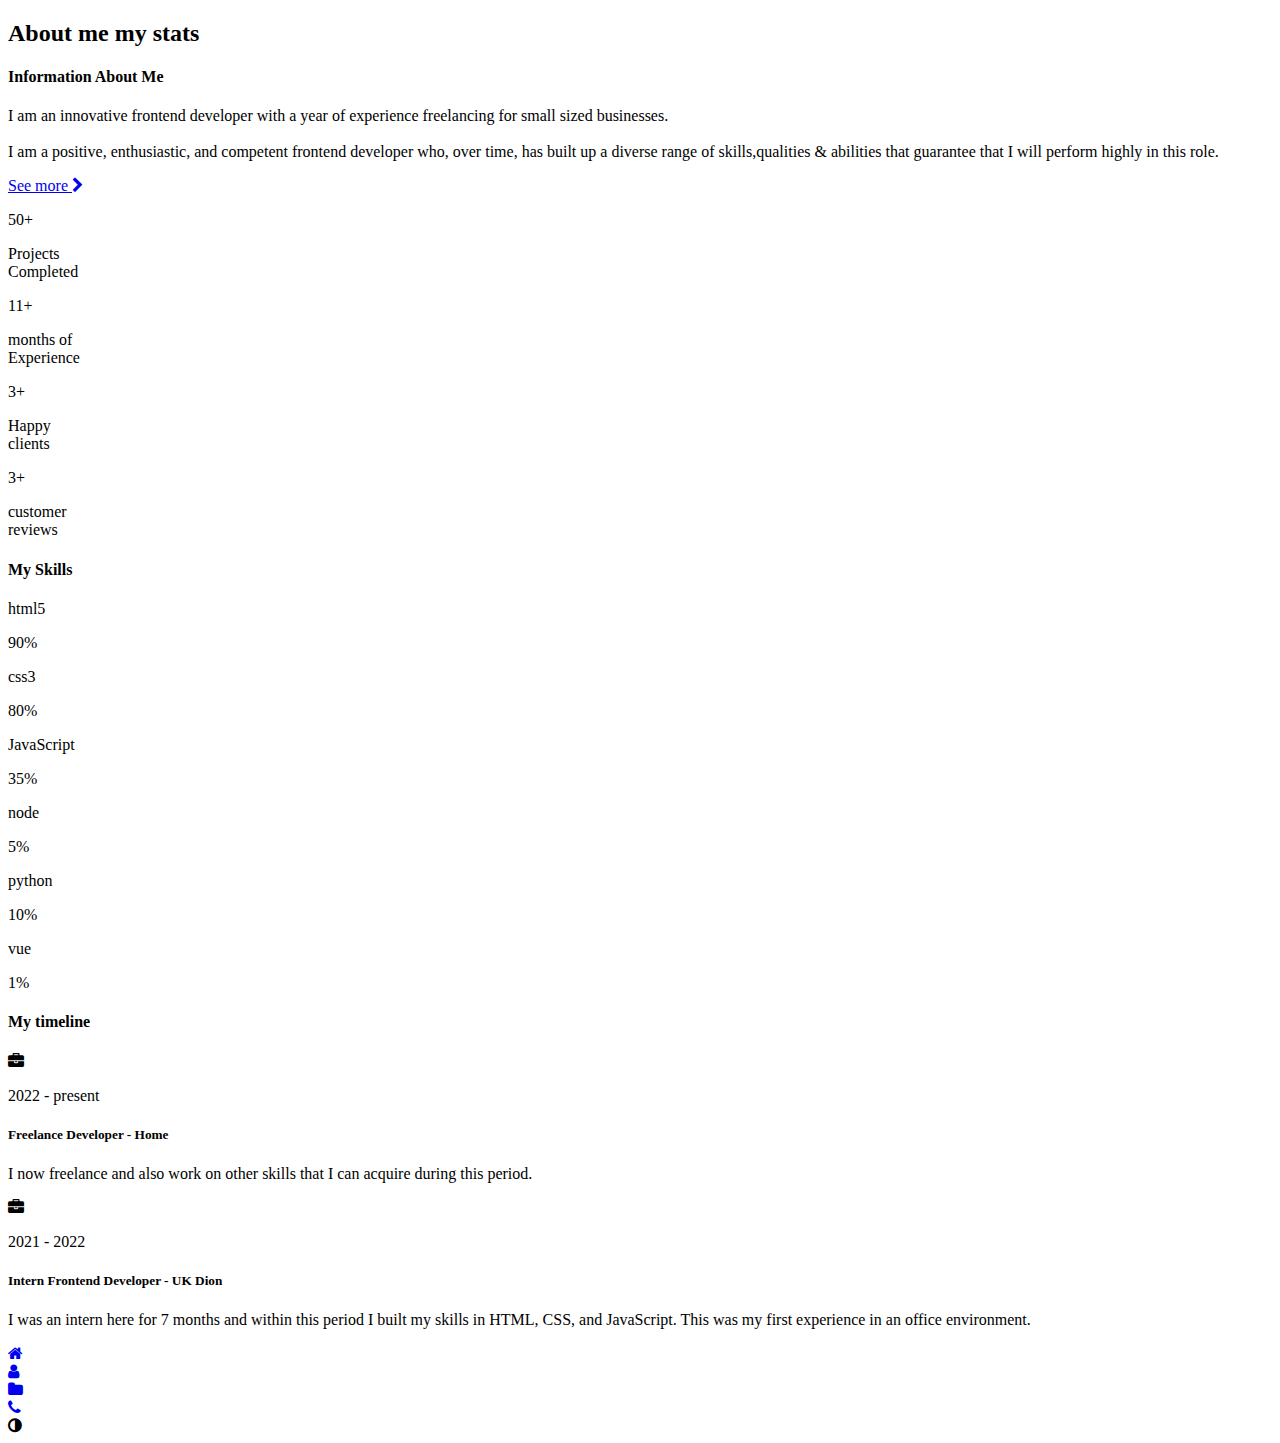
==== pages/about.html @ 6a0f4eed "Add files via upload" ====
<!DOCTYPE html>
<html lang="en">
    <head>
        <meta charset="utf-8">
        <meta name="viewport" content="width=device-width, initial-scale=1, shrink-to-fit=no">
        
        <!-- SEO Meta Tags -->
        <meta name="description" content="Your description">
        <meta name="author" content="Your name">
    
        <!-- OG Meta Tags to improve the way the post looks when you share the page on Facebook, Twitter, LinkedIn -->
        <meta property="og:site_name" content="" /> <!-- website name -->
        <meta property="og:site" content="" /> <!-- website link -->
        <meta property="og:title" content=""/> <!-- title shown in the actual shared post -->
        <meta property="og:description" content="" /> <!-- description shown in the actual shared post -->
        <meta property="og:image" content="" /> <!-- image link, make sure it's jpg -->
        <meta property="og:url" content="" /> <!-- where do you want your post to link to -->
        <meta name="twitter:card" content="summary_large_image"> <!-- to have large image post format in Twitter -->
    
        <!-- Webpage Title -->
        <title>About Page</title>
        
        <!-- Styles -->
        <link rel="stylesheet" href="https://stackpath.bootstrapcdn.com/font-awesome/4.7.0/css/font-awesome.min.css" />

    <link rel="stylesheet" href="styles.css">

    <link rel="preconnect" href="https://fonts.googleapis.com">

    <link rel="preconnect" href="https://fonts.gstatic.com" crossorigin>

    <link href="https://fonts.googleapis.com/css2?family=Poppins:ital,wght@0,100;0,200;0,300;0,400;0,500;0,600;0,700;0,800;0,900;1,100;1,200;1,300;1,400;1,500;1,600;1,700;1,800;1,900&display=swap" rel="stylesheet">

        <!-- Favicon  -->
        <link rel="icon" href="images/favicon.png">
    </head>
<body class="main-content light-mode">
    <main>
        <section class="section sec2 about active" id="about">
            <div class="main-title">
                <h2>About <span>me</span> <span class="bg-text">my stats</span></h2>
            </div>
            <div class="about-con">
                <div class="left-about">
                    <h4>Information About Me</h4>
                    <p>
                        I am an innovative frontend developer with a year of experience 
                        freelancing for small sized businesses. <br> <br> I am a positive, 
                        enthusiastic, and competent frontend developer who, over time, 
                        has built up a diverse range of skills,qualities & abilities that 
                        guarantee that I will perform highly in this role.
                    </p>
                    <div class="btn-con">
                        <a href="/portfolio.html" class="main-btn">
                            <span class="btn-text">
                                See more
                            </span>
                            <span class="btn-icon">
                                <i class="fa fa-chevron-right"></i>
                            </span>
                        </a>
                    </div>
                </div>
                <div class="right-about">
                    <div class="about-item">
                        <div class="abt-text">
                            <p class="large-text">50+</p>
                            <p class="small-text">Projects <br> Completed</p>
                        </div>
                    </div>
                    <div class="about-item">
                        <div class="abt-text">
                            <p class="large-text">11+</p>
                            <p class="small-text">months of<br> Experience</p>
                        </div>
                    </div>
                    <div class="about-item">
                        <div class="abt-text">
                            <p class="large-text">3+</p>
                            <p class="small-text">Happy <br>clients</p>
                        </div>
                    </div>
                    <div class="about-item">
                        <div class="abt-text">
                            <p class="large-text">3+</p>
                            <p class="small-text">customer <br> reviews</p>
                        </div>
                    </div>
                </div>
            </div>
            <div class="about-stats">
                <h4 class="stat-title">My Skills</h4>
                <div class="progress-bars">
                    <div class="progress-bar">
                        <p class="progress-title">
                            html5
                        </p>
                        <div class="progress-con">
                            <p class="prog-text">90%</p>
                            <div class="progress">
                                <span class="html"></span>
                            </div>
                        </div>
                    </div>
                    <div class="progress-bar">
                        <p class="progress-title">
                            css3
                        </p>
                        <div class="progress-con">
                            <p class="prog-text">80%</p>
                            <div class="progress">
                                <span class="css"></span>
                            </div>
                        </div>
                    </div>
                    <div class="progress-bar">
                        <p class="progress-title">
                            JavaScript
                        </p>
                        <div class="progress-con">
                            <p class="prog-text">35%</p>
                            <div class="progress">
                                <span class="js"></span>
                            </div>
                        </div>
                    </div>
                    <div class="progress-bar">
                        <p class="progress-title">
                            node
                        </p>
                        <div class="progress-con">
                            <p class="prog-text">5%</p>
                            <div class="progress">
                                <span class="api"></span>
                            </div>
                        </div>
                    </div>
                    <div class="progress-bar">
                        <p class="progress-title">
                            python
                        </p>
                        <div class="progress-con">
                            <p class="prog-text">10%</p>
                            <div class="progress">
                                <span class="python"></span>
                            </div>
                        </div>
                    </div>
                    <div class="progress-bar">
                        <p class="progress-title">
                            vue
                        </p>
                        <div class="progress-con">
                            <p class="prog-text">1%</p>
                            <div class="progress">
                                <span class="vue"></span>
                            </div>
                        </div>
                    </div>
                </div>
            </div>
            <h4 class="stat-title">My timeline</h4>
            <div class="timeline">
                <div class="timeline-item">
                    <div class="tl-icon">
                        <i class="fa fa-briefcase"></i>
                    </div>
                    <p class="tl-duration">2022 - present</p>
                    <h5>Freelance Developer <span> - Home</span></h5>
                    <p>
                        I now freelance and also work on other skills that I 
                        can acquire during this period.
                    </p>
                </div>
                <div class="timeline-item">
                    <div class="tl-icon">
                        <i class="fa fa-briefcase"></i>
                    </div>
                    <p class="tl-duration">2021 - 2022</p>
                    <h5>Intern Frontend Developer <span> - UK Dion</span></h5>
                    <p>
                        I was an intern here for 7 months and within this period I 
                        built my skills in HTML, CSS, and JavaScript. This was my first 
                        experience in an office environment.
                    </p>
                </div>
            </div>
        </section>
    </main>
    <div class="controls">
        <a href="/index.html"><div class="control con-1" data-id="home"><i class="fa fa-home"></i> </div></a>
        <a href="/about.html"><div class="control con-2 active-btn" data-id="about"><i class="fa fa-user"></i></div></a>
        <a href="/portfolio.html"><div class="control con-3" data-id="portfolio"><i class="fa fa-folder"></i></div></a>
        <a href="/contact.html"><div class="control con-5" data-id="contact"><i class="fa fa-phone"></i></div></a>
    </div>

    <div class="theme-btn">
        <i class="fa fa-adjust"></i>
    </div>

    <script src="app.js"></script>
</body>
    
</html>
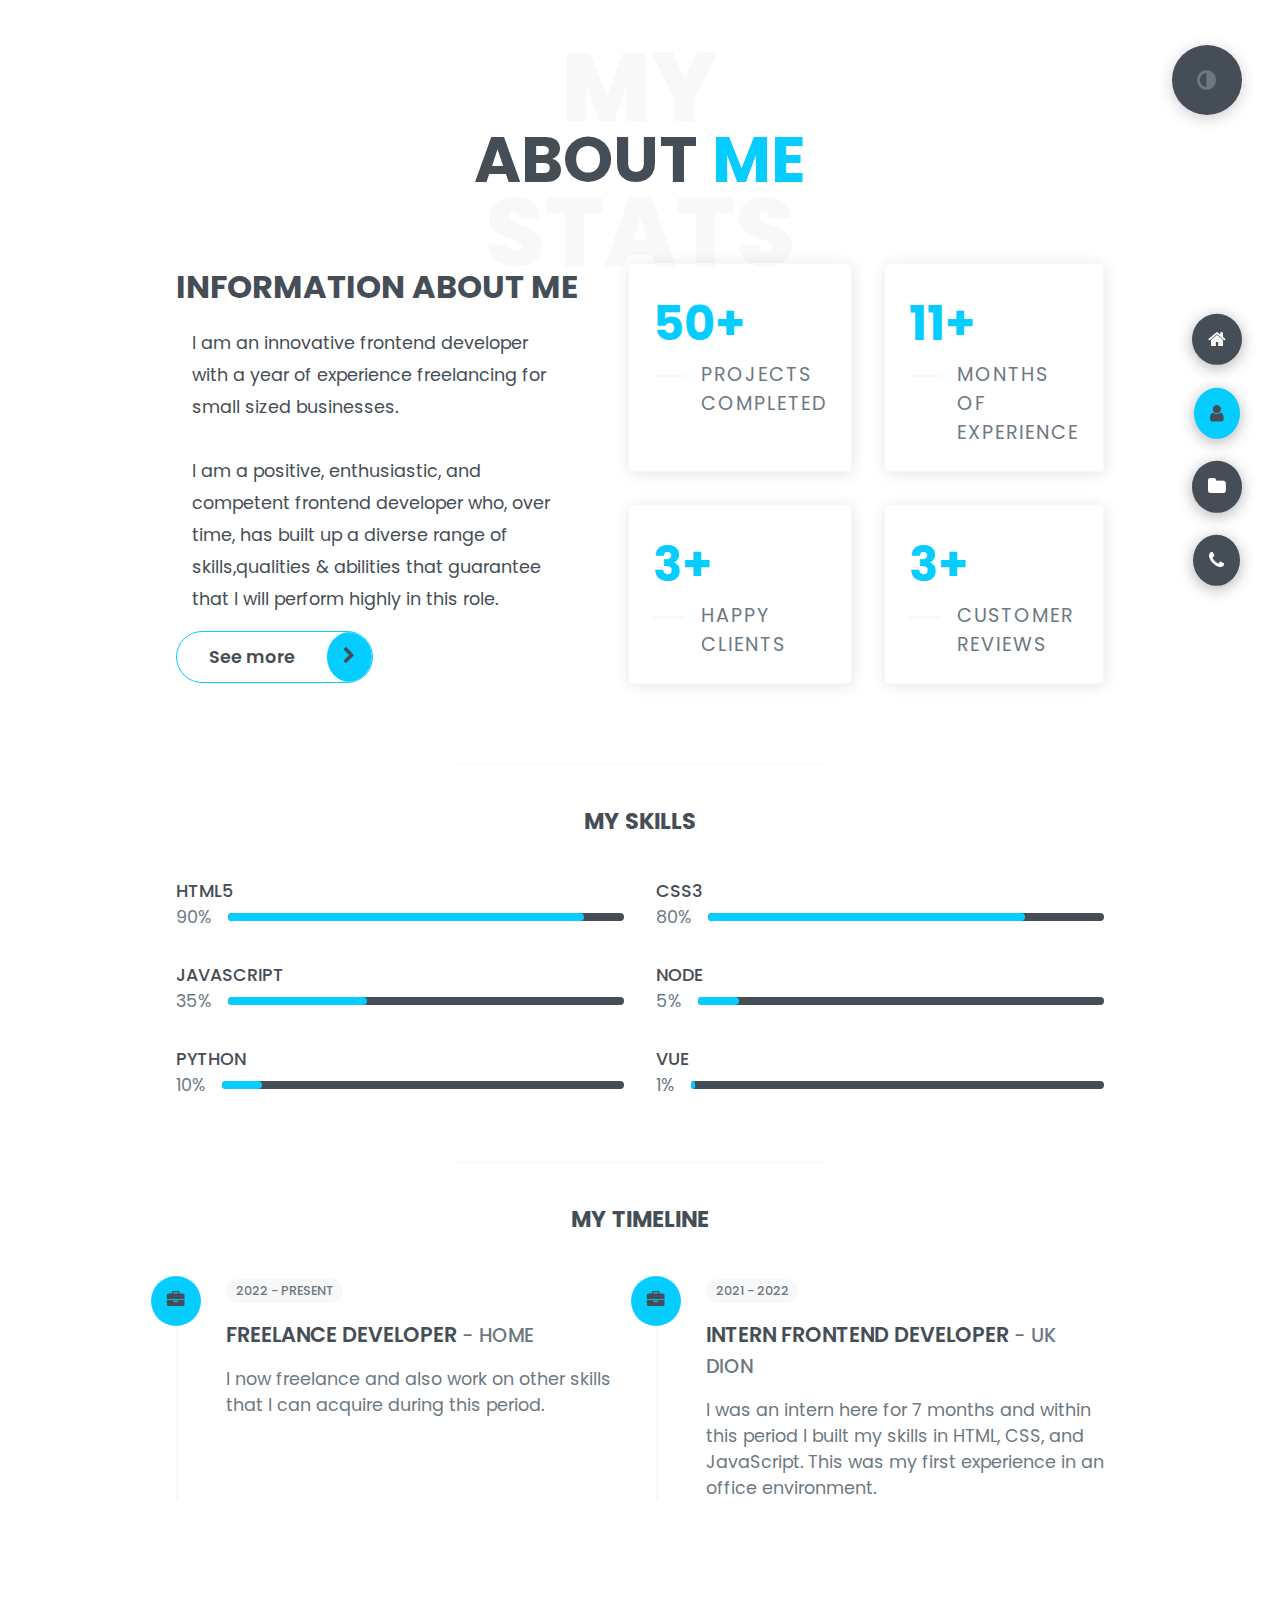
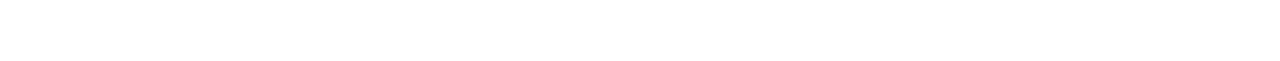
==== commit d7865b71: "Update about.html" ====
--- a/pages/about.html
+++ b/pages/about.html
@@ -23,7 +23,7 @@
         <!-- Styles -->
         <link rel="stylesheet" href="https://stackpath.bootstrapcdn.com/font-awesome/4.7.0/css/font-awesome.min.css" />
 
-    <link rel="stylesheet" href="styles.css">
+    <link rel="stylesheet" href="../styles.css">
 
     <link rel="preconnect" href="https://fonts.googleapis.com">
 
@@ -51,7 +51,7 @@
                         guarantee that I will perform highly in this role.
                     </p>
                     <div class="btn-con">
-                        <a href="/portfolio.html" class="main-btn">
+                        <a href="/pages/portfolio.html" class="main-btn">
                             <span class="btn-text">
                                 See more
                             </span>
@@ -189,9 +189,9 @@
     </main>
     <div class="controls">
         <a href="/index.html"><div class="control con-1" data-id="home"><i class="fa fa-home"></i> </div></a>
-        <a href="/about.html"><div class="control con-2 active-btn" data-id="about"><i class="fa fa-user"></i></div></a>
-        <a href="/portfolio.html"><div class="control con-3" data-id="portfolio"><i class="fa fa-folder"></i></div></a>
-        <a href="/contact.html"><div class="control con-5" data-id="contact"><i class="fa fa-phone"></i></div></a>
+        <a href="/pages/about.html"><div class="control con-2 active-btn" data-id="about"><i class="fa fa-user"></i></div></a>
+        <a href="/pages/portfolio.html"><div class="control con-3" data-id="portfolio"><i class="fa fa-folder"></i></div></a>
+        <a href="/pages/contact.html"><div class="control con-5" data-id="contact"><i class="fa fa-phone"></i></div></a>
     </div>
 
     <div class="theme-btn">
--- a/styles.css
+++ b/styles.css
@@ -0,0 +1,1030 @@
+
+
+
+* {
+    margin: 0;
+    padding: 0;
+    box-sizing: border-box;
+    list-style: none;
+}
+
+:root {
+    --color-primary: #191d2b;
+    --color-sec: #462fc9;
+    --color-white: #ffffff;
+    --color-black: #000000;
+    --color-gray0: #f8f8f8;
+    --color-gray1: #dbe1e8;
+    --color-gray2: #b2becd;
+    --color-gray3: #6c7983;
+    --color-gray4: #454e56;
+    --color-gray5: #2a2e35;
+    --color-gray6: #12181b;
+    --br-sm-2: 14px;
+    --transition: all .4s ease-in-out;
+    --shadow1: 0 3px 15px rgba(0,0,0,0.3);
+}
+
+.light-mode {
+    --color-primary: #ffffff;
+    --color-sec: #05cdff;
+    --color-white: #454e56;
+    --color-black: #000;
+    --color-gray0: #f8f8f8;
+    --color-gray1: #6c7983;
+    --color-gray2: #6c7983;
+    --color-gray3: #6c7983;
+    --color-gray4: #454e56;
+    --color-gray5: #f8f8f8;
+    --color-gray6: #12181b;
+}
+
+body{
+    background-color: var(--color-primary);
+    font-family: 'Poppins', sans-serif !important;
+    font-size: 1.1rem;
+    color: var(--color-white);
+    transition: all .4s ease-in-out;
+}
+
+a {
+    display: inline-block;
+    text-decoration: none;
+    color: inherit;
+    font-family: inherit;
+}
+
+header {
+    min-height: 100vh;
+    color: var(--color-white);
+    overflow: hidden;
+}
+
+section {
+    min-height: 100vh;
+    width: 100%;
+    position: absolute;
+    top: 0;
+    left: 0;
+    padding: 3rem 18rem;
+}
+
+.section {
+    transform: translateY(-100%) scale(0);
+    transition: var(--transition);
+    background-color: var(--color-primary);
+}
+
+.sec1 {
+    display: none;
+    transform: translateY(0) scale(1);
+}
+
+.sec2 {
+    display: none;
+    transform: translateY(0) scale(1);
+}
+
+.sec3 {
+    display: none;
+    transform: translateY(0) scale(1);
+}
+
+.sec4 {
+    display: none;
+    transform: translateY(0) scale(1);
+}
+
+.sec5 {
+    display: none;
+    transform: translateY(0) scale(1);
+}
+
+.active {
+    display: block;
+    animation: scaleAnim 1s ease-in;
+}
+
+@keyframes scaleAnim {
+    0%{
+        transform: translateY(-100%) scale(0)
+    }
+    100%{
+        transform: translateY(0) scale(1)
+    }
+}
+
+/* -------- */
+/* controls */
+/* -------- */
+.controls {
+    position: fixed;
+    z-index: 10;
+    top: 50%;
+    right: 3%;
+    display: flex;
+    flex-direction: column;
+    transform: translateY(-50%);
+    align-items: center;
+    justify-content: center;
+}
+
+.control {
+    padding: 1rem;
+    cursor: pointer;
+    background-color: var(--color-gray4);
+    border-radius: 50%;
+    display: flex;
+    align-items: center;
+    justify-content: center;
+    color: white !important;
+    margin: .7rem 0;
+    box-shadow: var(--shadow1);
+    font-size: 1.2rem;
+    transition: var(--transition);
+}
+
+.control:hover {
+    transform: translateY(-5px);
+}
+
+.controls .active-btn {
+    background-color: var(--color-sec) !important; 
+    transition: var(--transition);
+    color: var(--color-white) !important;
+}
+
+.theme-btn {
+    position: fixed;
+    cursor: pointer;
+    width: 70px;
+    height: 70px;
+    border-radius: 50%;
+    background-color: var(--color-gray4);
+    display: flex;
+    justify-content: center;
+    align-items: center;
+    top: 5%;
+    right: 3%;
+    box-shadow: 0 3px 15px rgba(0, 0, 0, .2);
+    transition: all .1s ease-in-out;
+}
+
+.theme-btn p {
+    font-size: 15px !important;
+    color: var(--color-gray2);
+    pointer-events: none;
+}
+
+.theme-btn i {
+    font-size: 1.4rem;
+    color: var(--color-gray2);
+    pointer-events: none;
+}
+
+.theme-btn:active {
+    transform: translateY(-5px);
+}
+
+.theme-btn p {
+    font-size: 1.2rem;
+    color: var(--color-gray2);
+    pointer-events: none;
+}
+
+/* -------------- */
+/* header content */
+/* -------------- */
+
+
+.header-content {
+    display: grid;
+    grid-template-columns: repeat(2, 1fr);
+    min-height: 100vh;
+}
+
+.left-header {
+    display: flex;
+    align-items: center;
+    justify-content: center;
+    position: relative;
+}
+
+.h-shape {
+    transition: var(--transition);
+    width: 65%;
+    height: 100%;
+    background-color: var(--color-sec);
+    position: absolute;
+    left: 0;
+    top: 0;
+    z-index: -1;
+    clip-path: polygon(0 0, 46% 0, 79% 100%, 0 100%);
+}
+
+.image {
+    border-radius: var(--br-sm-2);
+    height: 90%;
+    width: 68%;
+    margin-left: 4rem;
+    /* background-color: var(--color-black); */
+    transition: var(--transition);
+}
+
+.image img {
+    height: 100%;
+    width: 100%;
+    border-radius: var(--br-sm-2);
+    object-fit: cover;
+    transition: var(--transition);
+    filter: grayscale(100%);
+}
+
+.image img:hover {
+    filter: grayscale(0);
+}
+
+.right-header {
+    display: flex;
+    flex-direction: column;
+    justify-content: center;
+    padding-right: 18rem;
+}
+
+.right-header .name {
+    font-size: 3rem;
+}
+
+.right-header .name span {
+    color: var(--color-sec);
+}
+
+.right-header p {
+    margin: 1.5rem 0;
+    line-height: 2rem;
+}
+
+/* ------*/
+/* about */
+/* ------*/
+
+.about-con {
+    display: grid;
+    grid-template-columns: repeat(2, 1fr);
+    padding-top: 3.5rem;
+    padding-bottom: 5rem;
+}
+
+.about-con .left-about {
+    padding-right: 3rem;
+}
+
+.about-con .left-about p {
+    line-height: 2rem;
+    padding: 1rem;
+}
+
+.about-con .left-about h4 {
+    font-size: 2rem;
+    text-transform: uppercase;
+}
+
+.about-con .right-about {
+    display: grid;
+    grid-template-columns: repeat(2, 1fr);
+    grid-gap: 2rem;
+}
+
+.about-item {
+    border: 1px solid var(--color-gray5);
+    border-radius: 5px;
+    transition: var(--transition);
+    box-shadow: 1px 2px 15px rgba(0, 0, 0, .1);
+}
+
+.about-item:hover {
+    cursor: default;
+    transform: translateY(-5px);
+    border: 1px solid var(--color-sec);
+    box-shadow: 1px 4px 15px rgba(0, 0, 0, .32);
+}
+
+.abt-text {
+    padding: 1.5rem;
+    display: flex;
+    flex-direction: column;
+}
+
+.abt-text .large-text {
+    font-size: 3rem;
+    font-weight: 700;
+    color: var(--color-sec);
+}
+
+.abt-text .small-text {
+    padding-left: 3rem;
+    text-transform: uppercase;
+    position: relative;
+    font-size: 1.2rem;
+    color: var(--color-gray1);
+    letter-spacing: 2px;
+}
+
+.abt-text .small-text::before {
+    content: '';
+    position: absolute;
+    left: 0;
+    top: 15px;
+    width: 2rem;
+    height: 2px;
+    background-color: var(--color-gray5);
+}
+
+.about-stats {
+    padding-bottom: 4rem;
+}
+
+.progress-bars {
+    display: grid;
+    grid-template-columns: repeat(2, 1fr);
+    grid-gap: 2rem;
+}
+
+.progress-bar {
+    display: flex;
+    flex-direction: column;
+}
+
+.progress-title {
+    text-transform: uppercase;
+    font-weight: 500;
+}
+
+.progress-con {
+    display: flex;
+    align-items: center;
+}
+
+.prog-text {
+    color: var(--color-gray2);
+}
+
+.progress {
+    width: 100%;
+    height: .45rem;
+    border-radius: 100px;
+    background-color: var(--color-gray4);
+    margin-left: 1rem;
+    position: relative;
+}
+
+.progress span {
+    position: absolute;
+    border-radius: 100px;
+    left: 0;
+    top: 0;
+    height: 100%;
+    background-color: var(--color-sec);
+    transition: var(--transition);
+}
+
+.html {
+    width: 90%;
+}
+
+.css {
+    width: 80%;
+}
+
+.js {
+    width: 35%;
+}
+
+.api {
+    width: 10%;
+}
+
+.vue {
+    width: 1%;
+}
+
+.python {
+    width: 10%;
+}
+
+.stat-title {
+    text-transform: uppercase;
+    font-size: 1.4rem;
+    text-align: center;
+    padding: 2.5rem 0;
+    position: relative;
+}
+
+.stat-title::before {
+    content: '';
+    left: 50%;
+    top: 0;
+    width: 40%;
+    height: 1px;
+    position: absolute;
+    background-color: var(--color-gray5);
+    transform: translateX(-50%);
+}
+
+/* -------- */
+/* timeline */
+/* -------- */
+
+.timeline {
+    display: grid;
+    grid-template-columns: repeat(2, 1fr);
+    grid-gap: 2rem;
+    padding-bottom: 3rem;
+}
+
+.timeline-item {
+    position: relative;
+    padding-left: 3rem;
+    border-left: 2px solid var(--color-gray5);
+}
+
+.tl-icon {
+    position: absolute;
+    left: -27px;
+    top: 0;
+    background-color: var(--color-sec);
+    width: 50px;
+    height: 50px;
+    border-radius: 50%;
+    display: flex;
+    align-items: center;
+    justify-content: center;
+}
+
+.tl-duration {
+    padding: .2rem .6rem;
+    background-color: var(--color-gray5);
+    border-radius: 15px;
+    display: inline-block;
+    font-size: .8rem;
+    text-transform: uppercase;
+    font-weight: 500;
+}
+
+.timeline h5 {
+    padding: 1rem 0rem;
+    font-size: 1.3rem;
+    text-transform: uppercase;
+    font-weight: 600;
+}
+
+.timeline h5 span{
+    color: var(--color-gray2);
+    font-weight: 500;
+    font-size: 1.2rem;
+}
+
+.timeline p {
+    color: var(--color-gray2);
+}
+
+/* --------- */
+/* portfolio */
+/* --------- */
+
+.portfolio-text {
+    padding: 2rem 0;
+    text-align: center;
+}
+
+.portfolios {
+    display: grid;
+    grid-template-columns: repeat(2, 1fr);
+    grid-gap: 2rem;
+    margin-top: 3rem;
+
+}
+
+.portfolio-item {
+    position: relative;
+}
+
+.portfolio-item img {
+    width: 100%;
+    height: 300px;
+    object-fit: cover;
+    border-radius: 15px;
+}
+
+.portfolio-item .hover-items {
+    width: 100%;
+    background-color: var(--color-sec);
+    position: absolute;
+    left: 0;
+    top: 0;
+    height: 100%;
+    border-radius: 15px;
+    display: flex;
+    flex-direction: column;
+    align-items: center;
+    justify-content: center;
+    opacity: 0;
+    transform: scale(0);
+    transition: var(--transition);
+}
+
+.portfolio-item h3 {
+    font-size: 1.5rem;
+    color: var(--color-white);
+    margin-bottom: 1.5rem;
+}
+
+.icons {
+    display: flex;
+    justify-content: center;
+    align-items: center;
+}
+
+.icons .icon {
+    background-color: var(--color-primary);
+    border-radius: 50%;
+    width: 50px;
+    height: 50px;
+    display: flex;
+    align-items: center;
+    justify-content: center;
+    margin: 0 1rem;
+    cursor: pointer;
+    transition: var(--transition);
+}
+
+.icons .icon:hover {
+    color: var(--color-primary);
+    background-color: var(--color-white);
+}
+
+.portfolio-item:hover .hover-items {
+    opacity: 1;
+    transform: scale(1);
+}
+
+/* ------------ */
+/* blog section */
+/* ------------ */
+
+.blogs-content {
+    display: grid;
+    grid-template-columns: repeat(3, 1fr);
+    grid-gap: 2rem;
+    margin-top: 3rem;
+}
+
+.blogs-content .blog {
+    position: relative;
+    background-color: var(--color-gray5);
+    border-radius: 5px;
+    box-shadow: 1px 1px 20px rgba(0, 0, 0, .1);
+    transition: var(--transition);
+}
+
+.blog:hover{
+    box-shadow: 1px 1px 20px rgba(0, 0, 0, .5);
+    transform: translateY(-5px);
+    transition: var(--transition);
+}
+
+.blog img {
+    width: 100%;
+    height: 300px;
+    object-fit: cover;
+    transition: var(--transition);
+    border-top-left-radius: 5px;
+    border-top-right-radius: 5px;
+    filter: grayscale(100%);
+}
+
+.blog img:hover {
+    /* object-fit: cover; */
+    filter: grayscale(0);
+    transform: scale(1.1);
+    box-shadow: 1px 4px 20px rgba(0, 0, 0, .8);
+}
+
+.blog-text {
+    margin-top: -7px;
+    padding: 1.1rem;
+    border-top: 8px solid var(--color-sec) ;
+}
+
+.blog-text h4{
+    font-size: 1.5rem;
+    margin-bottom: .7rem;
+    transition: var(--transition);
+    cursor: pointer;
+}
+
+.blog-text h4:hover {
+    color: var(--color-sec);
+}
+
+.blog-text p {
+    color: var(--color-gray2);
+    line-height: 2rem;
+    padding-bottom: 1rem;
+    font-size: 1rem;
+}
+
+/* --------------- */
+/* contact section */
+/* --------------- */
+
+.contact-content-con {
+    display: flex;
+    padding-top: 3.5rem;
+}
+
+.left-contact {
+    flex: 2;
+}
+
+.left-contact h4 {
+    margin-top: 1rem;
+    text-transform: uppercase;
+    font-size: 2rem;
+}
+
+.left-contact p {
+    margin: 1rem 0;
+    line-height: 2rem;
+}
+
+.contact-info .contact-item {
+    display: flex;
+    align-items: center;
+    justify-content: space-between;
+}
+
+.contact-info p{
+    margin: .3rem 0 !important;
+    padding: 0 !important;
+}
+
+.contact-info .icon {
+    display: grid;
+    grid-template-columns: 40px 1fr ;
+}
+
+.contact-info .icon i {
+    display: flex;
+    font-size: 1.3rem;
+    align-items: center;
+}
+
+.contact-icons {
+    display: flex;
+    margin-top: 2rem;
+}
+
+.contact-icons a {
+    display: flex;
+    align-items: center;
+    color: var(--color-white);
+    background-color: var(--color-gray5);
+    cursor: pointer;
+    justify-content: center;
+    width: 50px;
+    height: 50px;
+    border-radius: 50%;
+    margin: 0 .4rem;
+    font-size: 10px;
+    transition: var(--transition);
+}
+
+.contact-icons a:hover {
+    background-color: var(--color-sec);
+    color: var(--color-primary);
+} 
+
+.contact-icons a i {
+    display: flex;
+    align-items: center;
+    justify-content: center;
+    font-size: 1.3rem;
+}
+
+.right-contact {
+    flex: 3;
+    margin-left: 3rem;
+}
+
+.input-control {
+    margin: 1.5rem;
+}
+
+input, textarea {
+    border-radius: 30px;
+    font-weight: inherit;
+    font-size: inherit;
+    font-family: inherit;
+    padding: .8rem 1.1rem;
+    outline: none;
+    border: none;
+    background-color: var(--color-gray5);
+    width: 100%;
+    color: var(--color-white);
+    resize: none;
+}
+
+.ic2 {
+    display: flex;
+}
+
+.last {
+    margin-left: 1.5rem;
+}
+
+.submit-btn {
+    display: flex;
+    justify-content: flex-start;
+    margin-left: 1.5rem;
+}
+
+/* ----------------- */
+/* independent comp. */
+/* ----------------- */
+
+.btn-con {
+    display: flex;
+    align-self: center;
+}
+
+.main-btn {
+    border-radius: 30px;
+    color: inherit;
+    font-weight: 600;
+    transition: var(--transition);
+    position: relative;
+    border: 1px solid var(--color-sec);
+    display: flex;
+    align-items: center;
+    overflow: hidden;
+}
+
+.btn-text {
+    padding: 0 2rem;
+}
+
+.btn-icon {
+    display: flex;
+    align-items: center;
+    justify-content: center;
+    border-radius: 50%;
+    background-color: var(--color-sec);
+    padding: 1rem;
+}
+
+.main-btn::before {
+    content: '';
+    position: absolute;
+    top: 0;
+    right: 0;
+    transform: translateX(100%);
+    transition: all .4s ease-in-out;
+    z-index: -1;
+}
+.main-btn:hover::before {
+    width: 100%;
+    height: 100%;
+    background-color: var(--color-sec);
+    transform: translateX(0);
+    transition: all .4s ease-in-out;
+}
+
+
+
+.main-title {
+    text-align: center;
+}
+
+.main-title h2 {
+    position: relative;
+    text-transform: uppercase;
+    font-size: 4rem;
+    font-weight: 700;
+}
+
+.main-title h2 span {
+    color: var(--color-sec);
+}
+
+.main-title h2 .bg-text {
+    position: absolute;
+    top: 50%;
+    left: 50%;
+    color: var(--color-gray5);
+    transition: var(--transition);
+    z-index: -1;
+    transform: translate(-50%, -50%);
+    font-weight: 800;
+    font-size: 6rem;
+}
+
+@media screen and (max-width: 1432px){
+    .header {
+        padding: 0 !important;
+    }
+    .section{
+        padding: 7rem 11rem;
+    }
+    .contact-content-con {
+        flex-direction: column;
+    }
+    .right-contact {
+        margin-left: 0;
+        margin-top: 2.5rem;
+    }
+    .contact-content-con .right-contact .ic2 {
+        flex-direction: column;
+    }
+
+    .contact-content-con .right-contact .ic2 :last-child {
+        margin-left: 0;
+        margin-top: 1.5rem;
+    }
+}
+
+@media screen and (max-width: 1070px) {
+    .about-con {
+        grid-template-columns: 1fr;
+    }
+    .right-about {
+        padding-top: 2.5rem;
+    }
+    .main-title h2 {
+        font-size: 4rem;
+    }
+    .main-title h2 span {
+        font-size: 4rem;
+    }
+    .portfolios, .blogs-content {
+        grid-template-columns: 1fr 1fr ;
+    }
+}
+
+@media screen and (max-width: 1050px) {
+    .section {
+        padding: 7rem 6rem;
+    }
+    header .right-header {
+        padding: 2rem !important;
+    }
+    .header-content {
+        grid-template-columns: 1fr;
+        padding-bottom: 6rem;
+        min-height: 100vh !important;
+    }
+    .left-header .h-shape {
+        display: none;
+    }
+    .left-header img {
+        margin: 0 auto;
+        width: 90%;
+    }
+    .right-header {
+        grid-row: 1;
+        width: 90%;
+        margin: 0 auto;
+        text-align: center;
+        padding: 2rem !important;
+    }
+    .controls {
+        top: auto;
+        bottom: 0;
+        flex-direction: row;
+        justify-content: center;
+        left: 50%;
+        transform: translateX(-50%);
+        width: 100%;
+        background-color: var(--color-gray5);
+    }
+    .control {
+        margin: 1rem 1rem;
+    }
+}
+
+@media screen and (max-width: 600px) {
+    .theme-btn {
+        width: 50px;
+        height: 50px;
+    }
+    .name {
+        font-size: 2.5rem !important;
+    }
+    .header .btn-con {
+        align-items: center !important;
+    }
+    .about {
+        overflow-x: hidden;
+    }
+    .about-con {
+        grid-template-columns: 1fr;
+    }
+    .right-about {
+        padding-top: 2.5rem;
+        grid-template-columns: 1fr !important;
+    }
+    .left-about {
+        padding-right: 0;
+        text-align: center;
+    }   
+    .left-about .btn-con {
+        display: flex;
+        align-items: center !important;
+        justify-content: center;
+    }
+    .left-about p{
+        padding-left: 0;
+    }
+    .timeline {
+        grid-template-columns: 1fr;
+        padding-bottom: 6rem;
+    }
+    .progress-bars {
+        grid-template-columns: 1fr;
+    }
+    .section {
+        padding: 2rem 2.5rem;
+    }
+    .blogs-content {
+        grid-template-columns: 1fr;
+        padding-bottom: 6rem;
+    }
+    .blogs {
+        overflow-x: hidden;
+    }
+    .portfolios {
+        grid-template-columns: 1fr;
+        padding-bottom: 6rem;
+    }
+    .portfolio {
+        overflow-x: hidden;
+    }
+    .contact {
+        overflow-x: hidden;
+    }
+    .contact-content-con {
+        flex-direction: column;
+    }
+    .right-contact {
+        margin-left: 0;
+        margin-top: 2.5rem;
+    }
+    .ic2 {
+        flex-direction: column;
+    }
+    .last {
+        margin-left: 0;
+        margin-top: 1.5rem;
+    }
+    .main-title h2 {
+        font-size: 2rem;
+    }
+    .main-title h2 span {
+        font-size: 2.2rem;
+    }
+    .main-title h2 .bg-text {
+        font-size: 3rem;
+    }
+    .theme-btn p {
+        font-size: .7rem !important;
+    }
+}
+
+@media screen and (max-width: 700px)  {
+    .section {
+        padding: 7rem 1rem;
+    }
+
+    .about-stats .progress-bars {
+        grid-template-columns: 1fr;
+    }
+    .main-title h2 {
+        font-size: 3rem;
+    }
+    header {
+        align-items: center;
+        justify-content: center;
+    }
+    .right-header {
+        margin: .5rem !important;
+        padding: .5rem !important;
+     }
+     .left-header {
+        margin: 0rem !important;
+        padding: 0rem !important;
+     }
+     .left-header img {
+        margin: 0rem !important;
+        padding: 0rem !important;
+     }
+}
